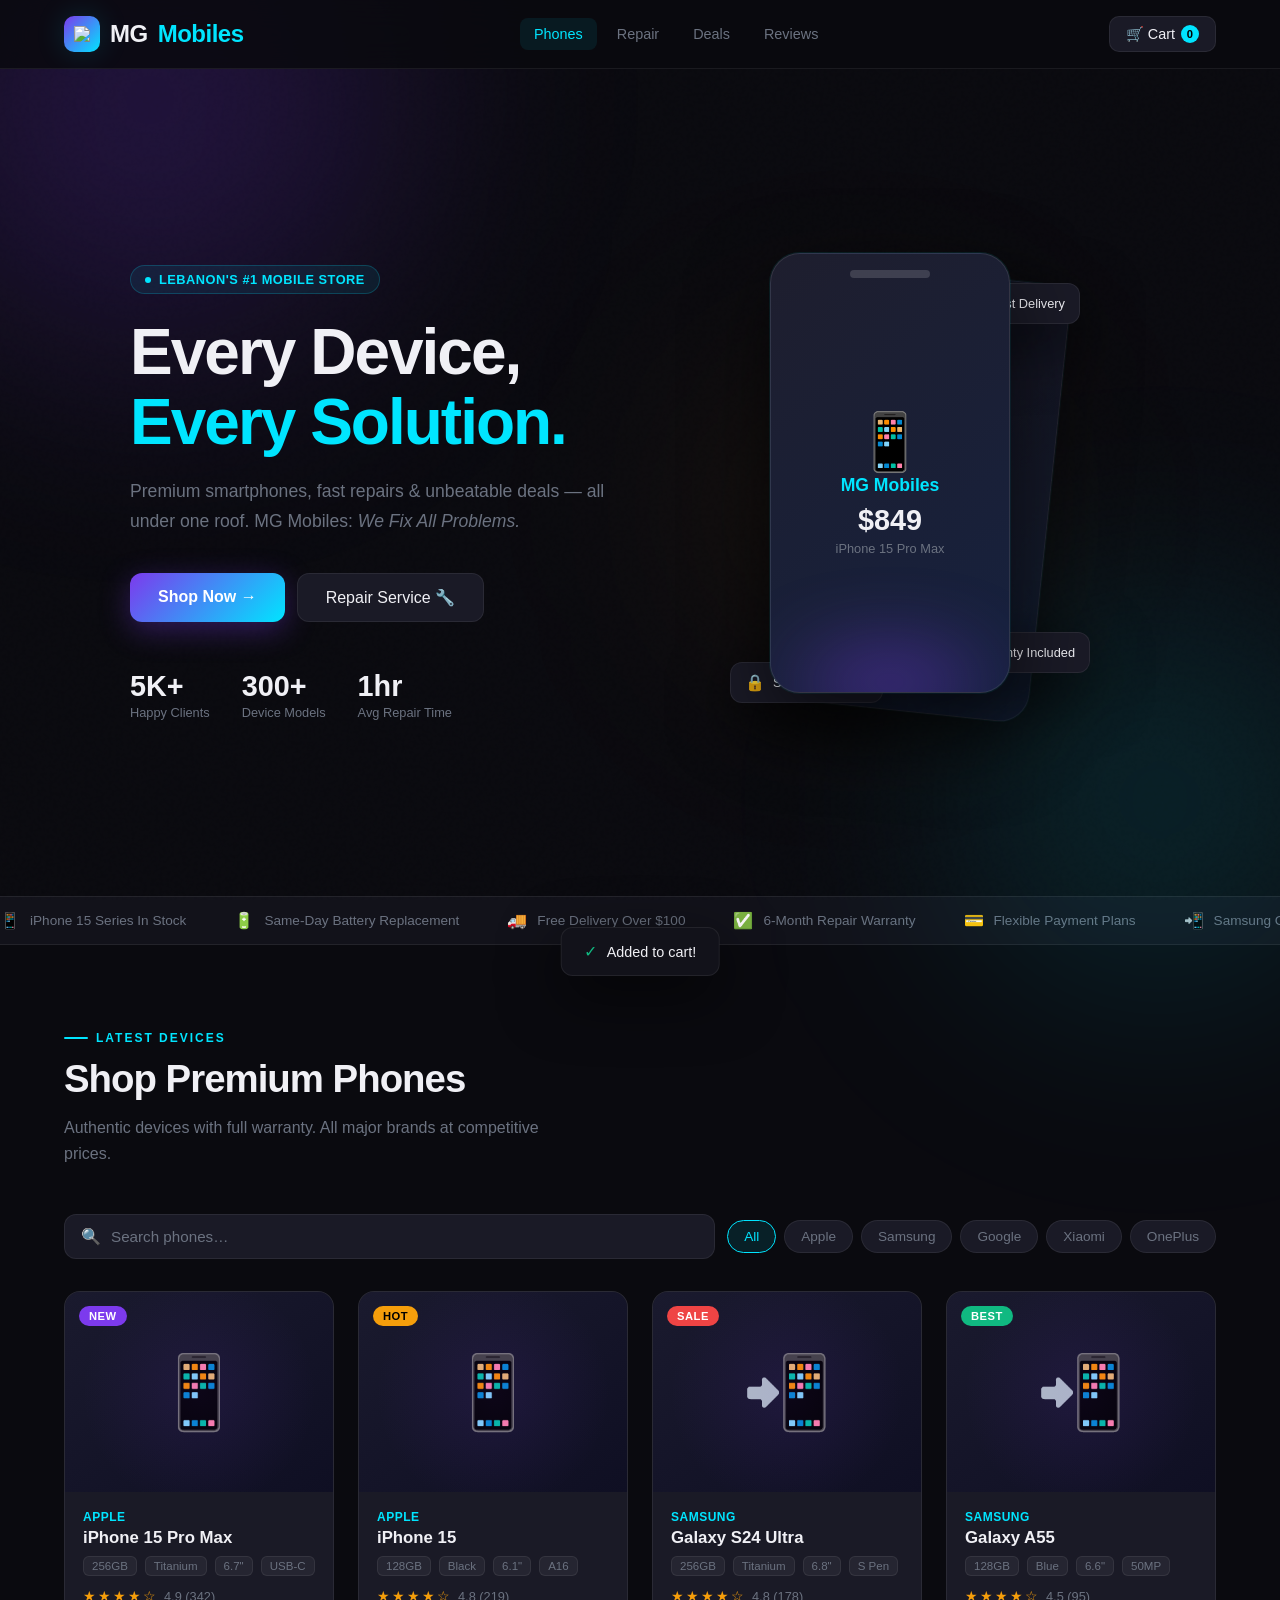
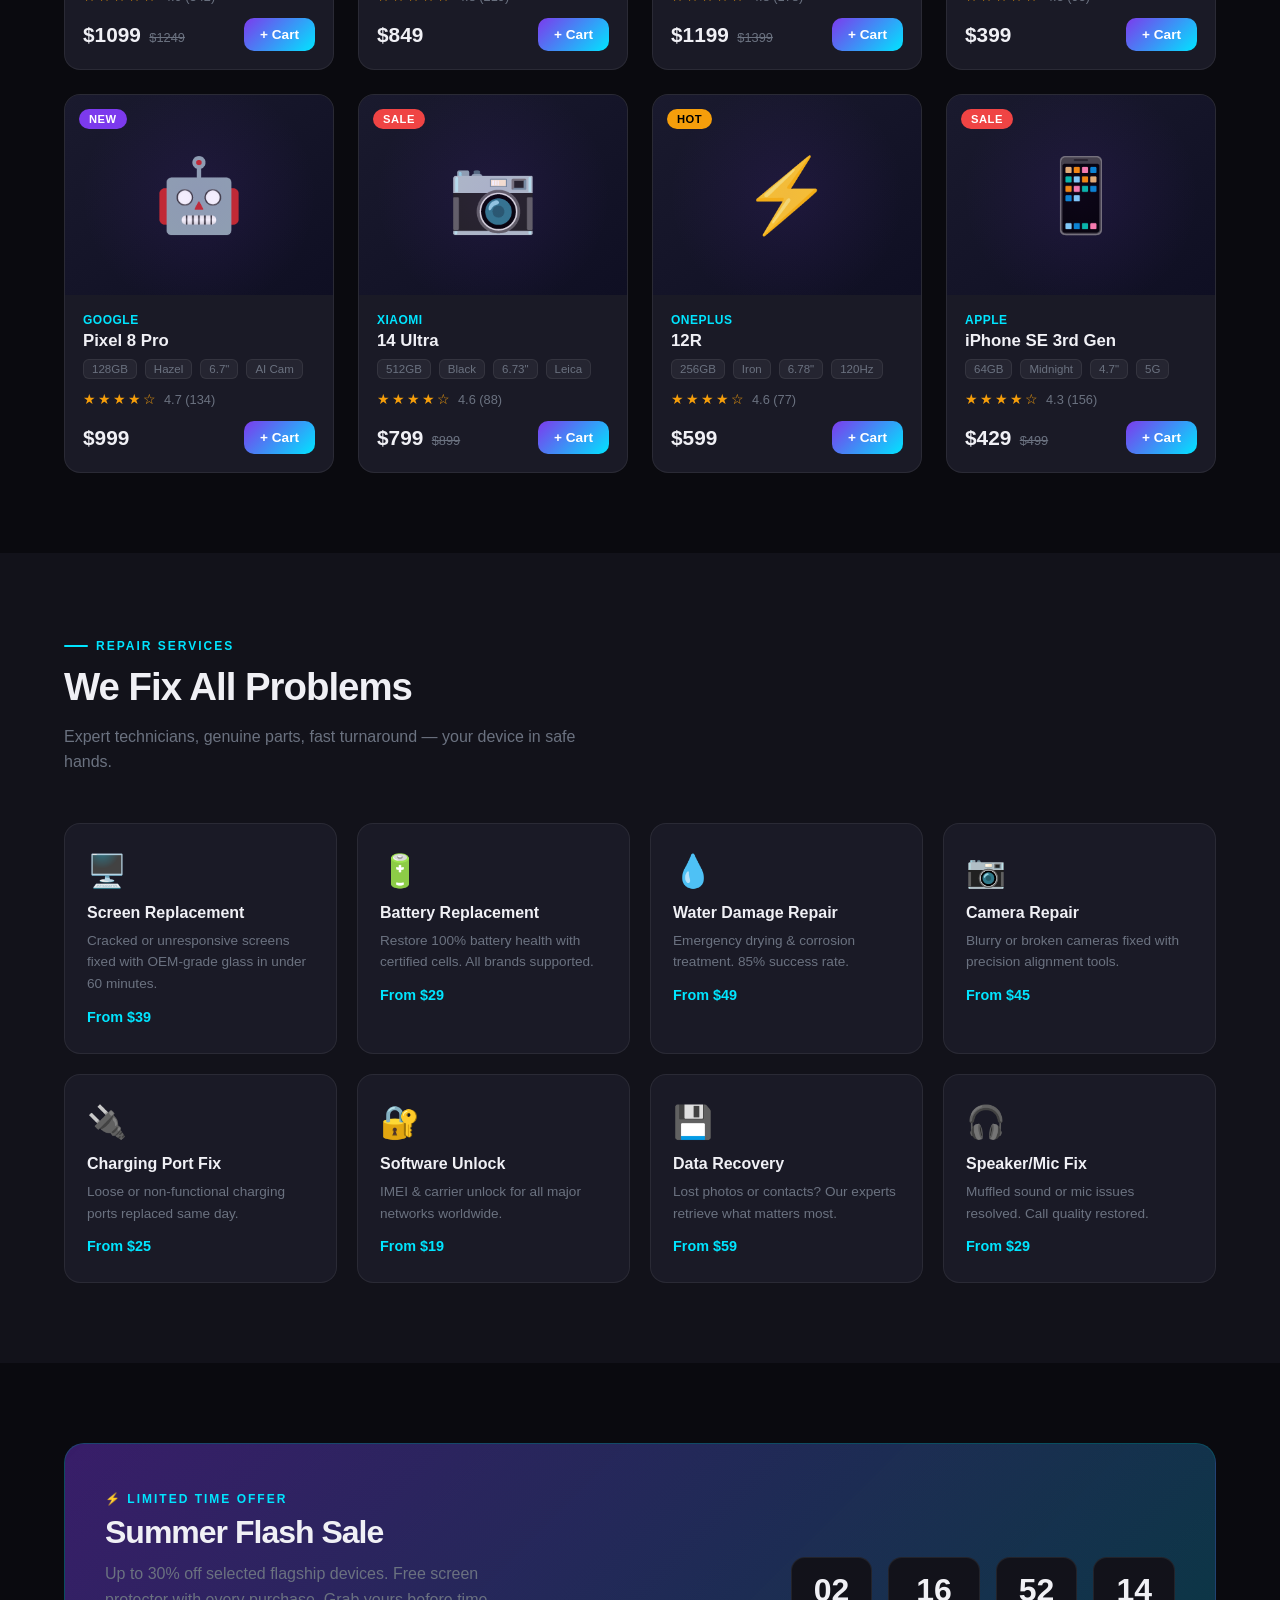
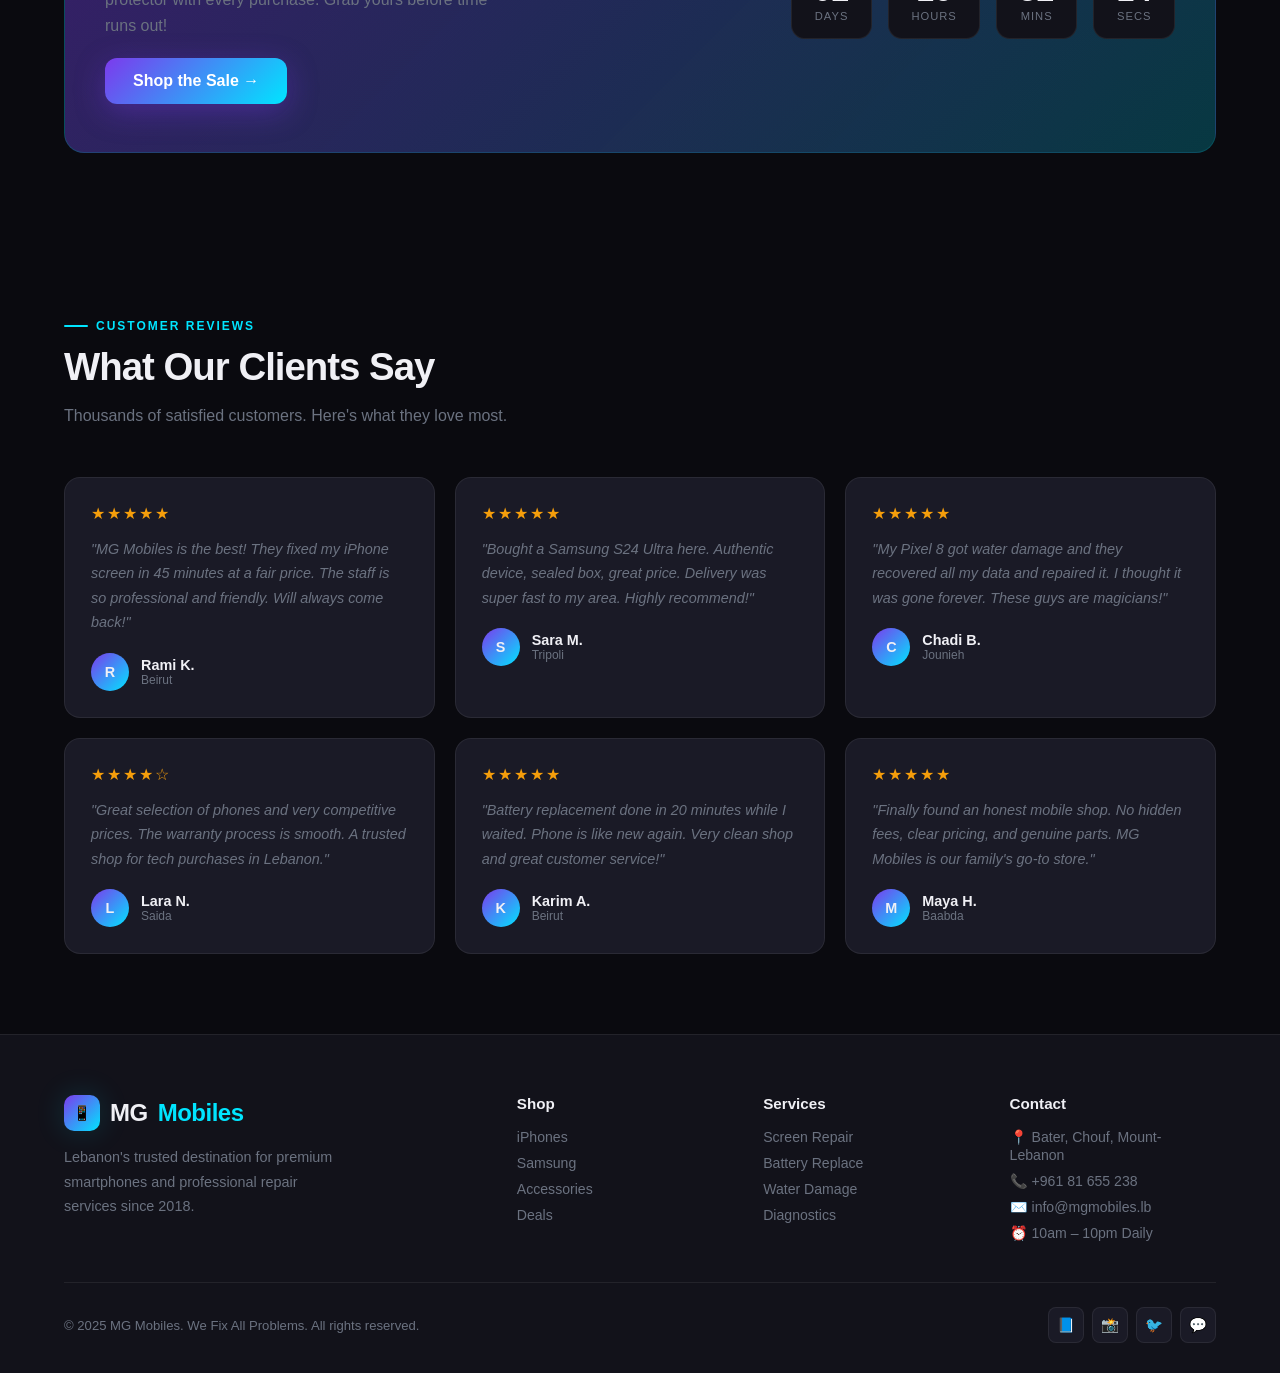
==== MGMobiles.html @ 8540c2f0 "Create MGMobiles.html" ====
<!DOCTYPE html>
<html lang="en">
<head>
<meta charset="UTF-8">
<meta name="viewport" content="width=device-width, initial-scale=1.0">
<title>MG Mobiles — We Fix All Problems</title>
<link rel="preconnect" href="https://fonts.googleapis.com">
<link rel="preconnect" href="https://fonts.gstatic.com" crossorigin>
<link href="https://fonts.googleapis.com/css2?family=Oswald:wght@200..700&display=swap" rel="stylesheet">
<style>
 /* ── TOKENS ─────────────────────────────── */
  :root {
    --bg:        #0a0a0f;
    --surface:   #12121a;
    --card:      #1a1a26;
    --border:    rgba(255,255,255,.07);
    --accent:    #00e5ff;
    --accent2:   #7c3aed;
    --gold:      #f59e0b;
    --text:      #f0f0f5;
    --muted:     #6b7280;
    --success:   #10b981;
    --danger:    #ef4444;
    --radius:    16px;
    --radius-sm: 10px;
    --shadow:    0 20px 60px rgba(0,0,0,.6);
    --glow:      0 0 30px rgba(0,229,255,.15);
  }

  /* ── RESET ───────────────────────────────── */
  *, *::before, *::after { box-sizing:border-box; margin:0; padding:0; }
  html { scroll-behavior:smooth; }
  body {
    font-family: 'DM Sans', sans-serif;
    background: var(--bg);
    color: var(--text);
    min-height: 100vh;
    overflow-x: hidden;
  }
  a { text-decoration:none; color:inherit; }
  button { cursor:pointer; border:none; outline:none; }
  img { max-width:100%; display:block; }

  /* ── SCROLLBAR ───────────────────────────── */
  ::-webkit-scrollbar { width:6px; }
  ::-webkit-scrollbar-track { background:var(--bg); }
  ::-webkit-scrollbar-thumb { background:var(--accent2); border-radius:99px; }

  /* ── NOISE OVERLAY ───────────────────────── */
  body::before {
    content:'';
    position:fixed; inset:0; z-index:0; pointer-events:none;
    background-image:url("data:image/svg+xml,%3Csvg viewBox='0 0 256 256' xmlns='http://www.w3.org/2000/svg'%3E%3Cfilter id='n'%3E%3CfeTurbulence type='fractalNoise' baseFrequency='0.9' numOctaves='4' stitchTiles='stitch'/%3E%3C/filter%3E%3Crect width='100%25' height='100%25' filter='url(%23n)' opacity='0.035'/%3E%3C/svg%3E");
    opacity:.4;
  }

  /* ── AMBIENT BLOBS ───────────────────────── */
  .blob {
    position:fixed; border-radius:50%; filter:blur(120px); pointer-events:none; z-index:0;
  }
  .blob-1 { width:500px; height:500px; background:rgba(124,58,237,.2); top:-150px; left:-100px; }
  .blob-2 { width:400px; height:400px; background:rgba(0,229,255,.12); bottom:-100px; right:-80px; }
  .blob-3 { width:300px; height:300px; background:rgba(245,158,11,.08); top:40%; left:55%; }

  /* ── LAYOUT ──────────────────────────────── */
  .container { max-width:1200px; margin:0 auto; padding:0 24px; position:relative; z-index:1; }

  /* ── NAVBAR ──────────────────────────────── */
  nav {
    position:sticky; top:0; z-index:100;
    background:rgba(10,10,15,.85);
    backdrop-filter:blur(20px);
    border-bottom:1px solid var(--border);
  }
  .nav-inner {
    display:flex; align-items:center; justify-content:space-between;
    padding:16px 24px; max-width:1200px; margin:0 auto;
  }
  .logo {
    font-family:'Syne',sans-serif; font-weight:800; font-size:1.5rem;
    display:flex; align-items:center; gap:10px;
    letter-spacing:-0.5px;
  }
  .logo-icon {
    width:36px; height:36px; background:linear-gradient(135deg,var(--accent2),var(--accent));
    border-radius:10px; display:flex; align-items:center; justify-content:center;
    font-size:.9rem; color:#fff; box-shadow:var(--glow);
  }
  .logo span.accent { color:var(--accent); }
  .nav-links { display:flex; gap:6px; }
  .nav-links a {
    font-size:.9rem; font-weight:500; padding:8px 14px;
    border-radius:8px; transition:all .2s; color:var(--muted);
  }
  .nav-links a:hover { background:var(--card); color:var(--text); }
  .nav-links a.active { color:var(--accent); background:rgba(0,229,255,.08); }
  .nav-actions { display:flex; align-items:center; gap:10px; }
  .cart-btn {
    background:var(--card); border:1px solid var(--border);
    color:var(--text); padding:8px 16px; border-radius:10px;
    font-size:.9rem; display:flex; align-items:center; gap:6px;
    transition:all .2s; font-family:'DM Sans',sans-serif;
  }
  .cart-btn:hover { border-color:var(--accent); color:var(--accent); }
  .cart-count {
    background:var(--accent); color:#000; font-size:.7rem; font-weight:700;
    width:18px; height:18px; border-radius:50%; display:flex;
    align-items:center; justify-content:center;
  }
  .mobile-menu-btn { display:none; background:none; color:var(--text); font-size:1.3rem; }

  /* ── HERO ────────────────────────────────── */
  .hero {
    min-height:calc(100vh - 73px);
    display:flex; align-items:center;
    padding:80px 0 60px;
    position:relative; overflow:hidden;
  }
  .hero-grid { display:grid; grid-template-columns:1fr 1fr; gap:60px; align-items:center; }
  .hero-badge {
    display:inline-flex; align-items:center; gap:8px;
    background:rgba(0,229,255,.08); border:1px solid rgba(0,229,255,.2);
    color:var(--accent); padding:6px 14px; border-radius:99px;
    font-size:.8rem; font-weight:600; letter-spacing:.5px; text-transform:uppercase;
    margin-bottom:24px; animation:fadeUp .6s ease both;
  }
  .badge-dot { width:6px; height:6px; border-radius:50%; background:var(--accent); animation:pulse 2s infinite; }
  @keyframes pulse { 0%,100%{opacity:1} 50%{opacity:.3} }

  .hero h1 {
    font-family:'Syne',sans-serif; font-size:clamp(2.8rem,5vw,5rem);
    font-weight:800; line-height:1.08; letter-spacing:-2px;
    margin-bottom:20px; animation:fadeUp .6s .1s ease both;
  }
  .hero h1 .line-accent { color:var(--accent); display:block; }
  .hero p {
    font-size:1.1rem; color:var(--muted); line-height:1.7; max-width:480px;
    margin-bottom:36px; font-weight:300; animation:fadeUp .6s .2s ease both;
  }
  .hero-cta { display:flex; gap:12px; flex-wrap:wrap; animation:fadeUp .6s .3s ease both; }
  .btn-primary {
    background:linear-gradient(135deg,var(--accent2),var(--accent));
    color:#fff; padding:14px 28px; border-radius:12px;
    font-size:1rem; font-weight:600; font-family:'DM Sans',sans-serif;
    box-shadow:0 8px 30px rgba(124,58,237,.35);
    transition:all .25s; display:flex; align-items:center; gap:8px;
  }
  .btn-primary:hover { transform:translateY(-2px); box-shadow:0 12px 40px rgba(124,58,237,.5); }
  .btn-secondary {
    background:var(--card); border:1px solid var(--border);
    color:var(--text); padding:14px 28px; border-radius:12px;
    font-size:1rem; font-weight:500; font-family:'DM Sans',sans-serif;
    transition:all .25s; display:flex; align-items:center; gap:8px;
  }
  .btn-secondary:hover { border-color:var(--accent); color:var(--accent); }

  .hero-stats { display:flex; gap:32px; margin-top:48px; animation:fadeUp .6s .4s ease both; }
  .stat { }
  .stat-num { font-family:'Syne',sans-serif; font-size:1.8rem; font-weight:800; color:var(--text); }
  .stat-label { font-size:.8rem; color:var(--muted); margin-top:2px; }

  /* PHONE MOCKUP */
  .hero-visual { display:flex; justify-content:center; position:relative; animation:fadeUp .6s .2s ease both; }
  .phone-stack { position:relative; width:280px; height:480px; }
  .phone-card {
    position:absolute; width:240px; height:440px;
    background:linear-gradient(145deg,#1e1e2e,#16213e);
    border:1px solid rgba(255,255,255,.1); border-radius:30px;
    box-shadow: 0 30px 80px rgba(0,0,0,.6), 0 0 0 1px rgba(0,229,255,.1);
    display:flex; flex-direction:column; align-items:center; justify-content:center; gap:10px;
    overflow:hidden;
  }
  .phone-card.back  { top:20px; right:0; transform:rotate(6deg); opacity:.6; }
  .phone-card.front { top:0; left:0; z-index:2; }
  .phone-notch { width:80px; height:8px; background:rgba(255,255,255,.15); border-radius:99px; position:absolute; top:16px; }
  .phone-screen-content { text-align:center; padding:40px 20px 20px; }
  .phone-brand { font-family:'Syne',sans-serif; font-size:1.1rem; font-weight:700; color:var(--accent); margin-bottom:8px; }
  .phone-price { font-size:1.8rem; font-weight:700; font-family:'Syne',sans-serif; }
  .phone-model { font-size:.8rem; color:var(--muted); margin-top:4px; }
  .phone-glow {
    position:absolute; bottom:-20px; left:50%; transform:translateX(-50%);
    width:180px; height:60px; background:var(--accent2);
    filter:blur(40px); border-radius:50%; opacity:.5;
  }
  .floating-tag {
    position:absolute; background:var(--card); border:1px solid var(--border);
    border-radius:12px; padding:10px 14px; display:flex; align-items:center; gap:8px;
    font-size:.8rem; box-shadow:var(--shadow); animation:float 3s ease-in-out infinite;
  }
  .tag-1 { top:30px; right:-30px; animation-delay:0s; }
  .tag-2 { bottom:60px; right:-40px; animation-delay:1.5s; }
  .tag-3 { bottom:30px; left:-40px; animation-delay:.8s; }
  .tag-icon { font-size:1rem; }
  @keyframes float { 0%,100%{transform:translateY(0)} 50%{transform:translateY(-8px)} }
  @keyframes fadeUp { from{opacity:0;transform:translateY(24px)} to{opacity:1;transform:translateY(0)} }

  /* ── MARQUEE STRIP ───────────────────────── */
  .marquee-strip {
    border-top:1px solid var(--border); border-bottom:1px solid var(--border);
    background:var(--surface); overflow:hidden; padding:14px 0;
  }
  .marquee-track { display:flex; gap:48px; animation:marquee 20s linear infinite; white-space:nowrap; }
  .marquee-track:hover { animation-play-state:paused; }
  @keyframes marquee { from{transform:translateX(0)} to{transform:translateX(-50%)} }
  .marquee-item { display:flex; align-items:center; gap:10px; font-size:.85rem; color:var(--muted); font-weight:500; }
  .marquee-item .icon { color:var(--accent); font-size:1rem; }

  /* ── SECTION LABELS ──────────────────────── */
  .section { padding:80px 0; }
  .section-label {
    display:inline-flex; align-items:center; gap:8px;
    font-size:.75rem; font-weight:700; letter-spacing:2px;
    text-transform:uppercase; color:var(--accent); margin-bottom:12px;
  }
  .section-label::before { content:''; width:24px; height:2px; background:var(--accent); border-radius:2px; }
  .section-title {
    font-family:'Syne',sans-serif; font-size:clamp(1.8rem,3vw,2.8rem);
    font-weight:800; letter-spacing:-1px; line-height:1.15; margin-bottom:14px;
  }
  .section-sub { color:var(--muted); font-size:1rem; max-width:520px; line-height:1.6; }
  .section-header { margin-bottom:48px; }

  /* ── SEARCH & FILTER ─────────────────────── */
  .search-bar-wrap { margin-bottom:32px; display:flex; gap:12px; flex-wrap:wrap; align-items:center; }
  .search-box {
    flex:1; min-width:240px; background:var(--card); border:1px solid var(--border);
    border-radius:12px; display:flex; align-items:center; gap:10px;
    padding:0 16px; transition:border-color .2s;
  }
  .search-box:focus-within { border-color:var(--accent); box-shadow:0 0 0 3px rgba(0,229,255,.08); }
  .search-box input {
    flex:1; background:none; border:none; outline:none; color:var(--text);
    font-family:'DM Sans',sans-serif; font-size:.95rem; padding:13px 0;
  }
  .search-box input::placeholder { color:var(--muted); }
  .search-icon { color:var(--muted); }
  .filter-chips { display:flex; gap:8px; flex-wrap:wrap; }
  .chip {
    background:var(--card); border:1px solid var(--border);
    color:var(--muted); padding:8px 16px; border-radius:99px;
    font-size:.85rem; font-weight:500; cursor:pointer; transition:all .2s;
    font-family:'DM Sans',sans-serif;
  }
  .chip:hover, .chip.active { background:rgba(0,229,255,.1); border-color:var(--accent); color:var(--accent); }

  /* ── PRODUCT GRID ────────────────────────── */
  .products-grid {
    display:grid; grid-template-columns:repeat(auto-fill,minmax(260px,1fr));
    gap:24px;
  }
  .product-card {
    background:var(--card); border:1px solid var(--border);
    border-radius:var(--radius); overflow:hidden;
    transition:transform .3s, border-color .3s, box-shadow .3s;
    cursor:pointer; position:relative;
  }
  .product-card:hover { transform:translateY(-6px); border-color:rgba(0,229,255,.3); box-shadow:0 20px 50px rgba(0,0,0,.4),0 0 0 1px rgba(0,229,255,.1); }
  .product-badge {
    position:absolute; top:14px; left:14px; z-index:2;
    font-size:.7rem; font-weight:700; letter-spacing:.5px; text-transform:uppercase;
    padding:4px 10px; border-radius:99px;
  }
  .badge-new  { background:var(--accent2); color:#fff; }
  .badge-hot  { background:var(--gold); color:#000; }
  .badge-sale { background:var(--danger); color:#fff; }
  .badge-best { background:var(--success); color:#fff; }

  .product-img {
    height:200px; background:linear-gradient(145deg,#1a1a2e,#0f0f23);
    display:flex; align-items:center; justify-content:center;
    font-size:4rem; position:relative; overflow:hidden;
  }
  .product-img::after {
    content:''; position:absolute; inset:0;
    background:radial-gradient(circle at center, rgba(124,58,237,.1), transparent 70%);
  }
  .product-img .emoji-phone { transition:transform .3s; }
  .product-card:hover .emoji-phone { transform:scale(1.1) rotate(-3deg); }

  .product-info { padding:18px; }
  .product-brand { font-size:.75rem; color:var(--accent); font-weight:600; text-transform:uppercase; letter-spacing:.5px; margin-bottom:4px; }
  .product-name { font-family:'Syne',sans-serif; font-size:1.05rem; font-weight:700; margin-bottom:8px; }
  .product-specs { display:flex; gap:8px; flex-wrap:wrap; margin-bottom:12px; }
  .spec-tag {
    background:rgba(255,255,255,.05); border:1px solid var(--border);
    font-size:.72rem; color:var(--muted); padding:3px 8px; border-radius:6px;
  }
  .product-rating { display:flex; align-items:center; gap:6px; margin-bottom:14px; }
  .stars { color:var(--gold); font-size:.85rem; letter-spacing:2px; }
  .rating-count { font-size:.8rem; color:var(--muted); }
  .product-footer { display:flex; align-items:center; justify-content:space-between; gap:10px; }
  .product-price { font-family:'Syne',sans-serif; font-size:1.3rem; font-weight:800; }
  .price-old { font-size:.8rem; color:var(--muted); text-decoration:line-through; margin-left:4px; font-family:'DM Sans',sans-serif; font-weight:400; }
  .add-cart-btn {
    background:linear-gradient(135deg,var(--accent2),var(--accent));
    color:#fff; padding:9px 16px; border-radius:10px;
    font-size:.85rem; font-weight:600; font-family:'DM Sans',sans-serif;
    transition:all .2s; display:flex; align-items:center; gap:6px;
    white-space:nowrap;
  }
  .add-cart-btn:hover { transform:scale(1.04); box-shadow:0 6px 20px rgba(124,58,237,.4); }
  .add-cart-btn.added { background:var(--success); }

  /* ── SERVICES SECTION ────────────────────── */
  .services-grid { display:grid; grid-template-columns:repeat(auto-fill,minmax(220px,1fr)); gap:20px; }
  .service-card {
    background:var(--card); border:1px solid var(--border);
    border-radius:var(--radius); padding:28px 22px;
    transition:all .3s; position:relative; overflow:hidden;
  }
  .service-card:hover { border-color:rgba(124,58,237,.4); transform:translateY(-4px); }
  .service-card::before {
    content:''; position:absolute; top:0; left:0; right:0; height:2px;
    background:linear-gradient(90deg,var(--accent2),var(--accent));
    transform:scaleX(0); transform-origin:left; transition:transform .3s;
  }
  .service-card:hover::before { transform:scaleX(1); }
  .service-icon { font-size:2rem; margin-bottom:14px; }
  .service-title { font-family:'Syne',sans-serif; font-size:1rem; font-weight:700; margin-bottom:8px; }
  .service-desc { font-size:.85rem; color:var(--muted); line-height:1.6; }
  .service-price { margin-top:14px; font-size:.9rem; font-weight:600; color:var(--accent); }

  /* ── PROMO BANNER ────────────────────────── */
  .promo-banner {
    background:linear-gradient(135deg,rgba(124,58,237,.3),rgba(0,229,255,.15));
    border:1px solid rgba(0,229,255,.2); border-radius:20px;
    padding:48px 40px; display:flex; align-items:center; justify-content:space-between;
    gap:24px; flex-wrap:wrap; position:relative; overflow:hidden;
  }
  .promo-banner::before {
    content:''; position:absolute; inset:-1px;
    background:linear-gradient(135deg,rgba(124,58,237,.15),rgba(0,229,255,.08));
    border-radius:20px; z-index:0;
  }
  .promo-banner > * { position:relative; z-index:1; }
  .promo-text .promo-kicker { font-size:.75rem; font-weight:700; text-transform:uppercase; letter-spacing:2px; color:var(--accent); margin-bottom:8px; }
  .promo-text h2 { font-family:'Syne',sans-serif; font-size:2rem; font-weight:800; letter-spacing:-1px; margin-bottom:10px; }
  .promo-text p { color:var(--muted); max-width:400px; line-height:1.6; }
  .countdown { display:flex; gap:16px; }
  .count-box { background:var(--surface); border:1px solid var(--border); border-radius:14px; padding:16px 22px; text-align:center; min-width:72px; }
  .count-num { font-family:'Syne',sans-serif; font-size:2rem; font-weight:800; line-height:1; }
  .count-label { font-size:.7rem; color:var(--muted); text-transform:uppercase; letter-spacing:1px; margin-top:4px; }

  /* ── TESTIMONIALS ────────────────────────── */
  .testimonials-grid { display:grid; grid-template-columns:repeat(auto-fill,minmax(300px,1fr)); gap:20px; }
  .testimonial-card {
    background:var(--card); border:1px solid var(--border);
    border-radius:var(--radius); padding:26px;
    transition:all .3s;
  }
  .testimonial-card:hover { border-color:rgba(0,229,255,.2); }
  .t-stars { color:var(--gold); font-size:1rem; margin-bottom:14px; letter-spacing:2px; }
  .t-text { font-size:.9rem; color:var(--muted); line-height:1.7; font-style:italic; margin-bottom:18px; }
  .t-author { display:flex; align-items:center; gap:12px; }
  .t-avatar { width:38px; height:38px; border-radius:50%; background:linear-gradient(135deg,var(--accent2),var(--accent)); display:flex; align-items:center; justify-content:center; font-weight:700; font-size:.9rem; }
  .t-name { font-weight:600; font-size:.9rem; }
  .t-role { font-size:.75rem; color:var(--muted); }

  /* ── CART SIDEBAR ────────────────────────── */
  .cart-overlay {
    position:fixed; inset:0; background:rgba(0,0,0,.7); z-index:200;
    opacity:0; pointer-events:none; transition:opacity .3s; backdrop-filter:blur(4px);
  }
  .cart-overlay.open { opacity:1; pointer-events:all; }
  .cart-sidebar {
    position:fixed; top:0; right:-420px; width:380px; max-width:100vw;
    height:100vh; background:var(--surface); border-left:1px solid var(--border);
    z-index:201; transition:right .35s cubic-bezier(.25,.8,.25,1);
    display:flex; flex-direction:column;
  }
  .cart-sidebar.open { right:0; }
  .cart-header {
    padding:22px 24px; border-bottom:1px solid var(--border);
    display:flex; align-items:center; justify-content:space-between;
  }
  .cart-header h3 { font-family:'Syne',sans-serif; font-size:1.2rem; font-weight:700; }
  .close-cart { background:var(--card); border:1px solid var(--border); color:var(--text); width:36px; height:36px; border-radius:8px; font-size:1.1rem; display:flex; align-items:center; justify-content:center; transition:all .2s; }
  .close-cart:hover { border-color:var(--danger); color:var(--danger); }
  .cart-items { flex:1; overflow-y:auto; padding:16px 24px; }
  .cart-item { display:flex; gap:14px; padding:14px 0; border-bottom:1px solid var(--border); }
  .cart-item-img { width:56px; height:56px; background:var(--card); border-radius:10px; display:flex; align-items:center; justify-content:center; font-size:1.6rem; flex-shrink:0; border:1px solid var(--border); }
  .cart-item-info { flex:1; }
  .cart-item-name { font-weight:600; font-size:.9rem; margin-bottom:4px; }
  .cart-item-price { color:var(--accent); font-weight:700; font-size:.9rem; }
  .cart-item-qty { display:flex; align-items:center; gap:8px; margin-top:8px; }
  .qty-btn { background:var(--card); border:1px solid var(--border); color:var(--text); width:26px; height:26px; border-radius:6px; font-size:.9rem; display:flex; align-items:center; justify-content:center; transition:all .2s; }
  .qty-btn:hover { border-color:var(--accent); color:var(--accent); }
  .qty-num { font-size:.9rem; font-weight:600; min-width:20px; text-align:center; }
  .remove-item { background:none; color:var(--muted); font-size:.85rem; margin-left:auto; transition:color .2s; }
  .remove-item:hover { color:var(--danger); }
  .cart-footer { padding:20px 24px; border-top:1px solid var(--border); }
  .cart-total { display:flex; justify-content:space-between; align-items:center; margin-bottom:16px; }
  .cart-total-label { font-size:.95rem; color:var(--muted); }
  .cart-total-price { font-family:'Syne',sans-serif; font-size:1.4rem; font-weight:800; }
  .checkout-btn {
    width:100%; background:linear-gradient(135deg,var(--accent2),var(--accent));
    color:#fff; padding:15px; border-radius:12px;
    font-size:1rem; font-weight:700; font-family:'DM Sans',sans-serif;
    box-shadow:0 8px 30px rgba(124,58,237,.35); transition:all .25s;
  }
  .checkout-btn:hover { transform:translateY(-2px); box-shadow:0 12px 40px rgba(124,58,237,.5); }
  .empty-cart { flex:1; display:flex; flex-direction:column; align-items:center; justify-content:center; gap:12px; color:var(--muted); padding:40px; text-align:center; }
  .empty-cart .big-icon { font-size:3rem; }

  /* ── TOAST ───────────────────────────────── */
  .toast {
    position:fixed; bottom:24px; left:50%; transform:translateX(-50%) translateY(100px);
    background:var(--surface); border:1px solid var(--border);
    border-radius:12px; padding:14px 22px;
    display:flex; align-items:center; gap:10px;
    box-shadow:var(--shadow); z-index:300; transition:transform .4s cubic-bezier(.25,.8,.25,1);
    font-size:.9rem; font-weight:500;
  }
  .toast.show { transform:translateX(-50%) translateY(0); }
  .toast-icon { color:var(--success); font-size:1rem; }

  /* ── FOOTER ──────────────────────────────── */
  footer {
    background:var(--surface); border-top:1px solid var(--border);
    padding:60px 0 30px; position:relative; z-index:1;
  }
  .footer-grid { display:grid; grid-template-columns:2fr 1fr 1fr 1fr; gap:40px; margin-bottom:40px; }
  .footer-brand .logo { margin-bottom:14px; }
  .footer-desc { font-size:.9rem; color:var(--muted); line-height:1.7; max-width:280px; }
  .footer-col h4 { font-family:'Syne',sans-serif; font-weight:700; font-size:.95rem; margin-bottom:16px; }
  .footer-col ul { list-style:none; display:flex; flex-direction:column; gap:8px; }
  .footer-col ul li a { font-size:.88rem; color:var(--muted); transition:color .2s; }
  .footer-col ul li a:hover { color:var(--accent); }
  .footer-bottom { border-top:1px solid var(--border); padding-top:24px; display:flex; align-items:center; justify-content:space-between; flex-wrap:wrap; gap:12px; }
  .footer-copy { font-size:.82rem; color:var(--muted); }
  .social-links { display:flex; gap:8px; }
  .social-link {
    width:36px; height:36px; background:var(--card); border:1px solid var(--border);
    border-radius:8px; display:flex; align-items:center; justify-content:center;
    font-size:.9rem; color:var(--muted); transition:all .2s;
  }
  .social-link:hover { border-color:var(--accent); color:var(--accent); }

  /* ── MODAL ───────────────────────────────── */
  .modal-overlay {
    position:fixed; inset:0; background:rgba(0,0,0,.8); z-index:300;
    display:flex; align-items:center; justify-content:center; padding:24px;
    opacity:0; pointer-events:none; transition:opacity .3s; backdrop-filter:blur(6px);
  }
  .modal-overlay.open { opacity:1; pointer-events:all; }
  .modal {
    background:var(--surface); border:1px solid var(--border);
    border-radius:20px; padding:32px; max-width:520px; width:100%;
    box-shadow:var(--shadow); transform:scale(.96); transition:transform .3s;
    max-height:90vh; overflow-y:auto;
  }
  .modal-overlay.open .modal { transform:scale(1); }
  .modal-header { display:flex; justify-content:space-between; align-items:flex-start; margin-bottom:24px; }
  .modal-header h3 { font-family:'Syne',sans-serif; font-size:1.4rem; font-weight:800; }
  .modal-img { height:180px; background:linear-gradient(145deg,#1a1a2e,#0f0f23); border-radius:14px; display:flex; align-items:center; justify-content:center; font-size:5rem; margin-bottom:20px; }
  .modal-specs { display:grid; grid-template-columns:1fr 1fr; gap:10px; margin-bottom:20px; }
  .modal-spec { background:var(--card); border:1px solid var(--border); border-radius:10px; padding:12px; }
  .modal-spec-label { font-size:.72rem; color:var(--muted); text-transform:uppercase; letter-spacing:.5px; }
  .modal-spec-value { font-size:.92rem; font-weight:600; margin-top:3px; }
  .modal-price { font-family:'Syne',sans-serif; font-size:2rem; font-weight:800; margin-bottom:20px; }
  .modal-add-btn {
    width:100%; background:linear-gradient(135deg,var(--accent2),var(--accent));
    color:#fff; padding:15px; border-radius:12px;
    font-size:1rem; font-weight:700; font-family:'DM Sans',sans-serif;
    transition:all .25s;
  }
  .modal-add-btn:hover { transform:translateY(-2px); box-shadow:0 12px 40px rgba(124,58,237,.5); }

  /* ── BACK TO TOP ─────────────────────────── */
  .back-top {
    position:fixed; bottom:24px; right:24px; z-index:100;
    width:44px; height:44px; background:var(--card);
    border:1px solid var(--border); border-radius:12px;
    display:flex; align-items:center; justify-content:center;
    color:var(--muted); font-size:1rem; transition:all .25s;
    opacity:0; pointer-events:none;
  }
  .back-top.visible { opacity:1; pointer-events:all; }
  .back-top:hover { border-color:var(--accent); color:var(--accent); }

  /* ── RESPONSIVE ──────────────────────────── */
  @media(max-width:900px) {
    .hero-grid { grid-template-columns:1fr; text-align:center; }
    .hero p { margin:0 auto 36px; }
    .hero-cta { justify-content:center; }
    .hero-stats { justify-content:center; }
    .hero-visual { display:none; }
    .footer-grid { grid-template-columns:1fr 1fr; }
    .nav-links { display:none; }
    .mobile-menu-btn { display:block; }
  }
  @media(max-width:600px) {
    .footer-grid { grid-template-columns:1fr; }
    .promo-banner { flex-direction:column; }
    .countdown { flex-wrap:wrap; }
    .modal-specs { grid-template-columns:1fr; }
  }
</style>
</head>
<body>

<!-- AMBIENT -->
<div class="blob blob-1"></div>
<div class="blob blob-2"></div>
<div class="blob blob-3"></div>

<!-- TOAST -->
<div class="toast" id="toast">
  <span class="toast-icon">✓</span>
  <span id="toast-msg">Added to cart!</span>
</div>

<!-- CART OVERLAY -->
<div class="cart-overlay" id="cartOverlay" onclick="toggleCart()"></div>

<!-- CART SIDEBAR -->
<div class="cart-sidebar" id="cartSidebar">
  <div class="cart-header">
    <h3>🛒 Your Cart</h3>
    <button class="close-cart" onclick="toggleCart()">✕</button>
  </div>
  <div class="cart-items" id="cartItems"></div>
  <div class="cart-footer" id="cartFooter" style="display:none">
    <div class="cart-total">
      <span class="cart-total-label">Total</span>
      <span class="cart-total-price" id="cartTotal">$0</span>
    </div>
    <button class="checkout-btn" onclick="checkout()">Checkout →</button>
  </div>
</div>

<!-- PRODUCT MODAL -->
<div class="modal-overlay" id="modalOverlay" onclick="closeModal(event)">
  <div class="modal" id="productModal">
    <div class="modal-header">
      <h3 id="modal-name">Phone Name</h3>
      <button style="background:none;color:var(--muted);font-size:1.2rem;" onclick="closeModal()">✕</button>
    </div>
    <div class="modal-img" id="modal-img"></div>
    <div class="modal-specs" id="modal-specs"></div>
    <div class="modal-price" id="modal-price"></div>
    <button class="modal-add-btn" id="modal-add-btn">Add to Cart</button>
  </div>
</div>

<!-- NAV -->
<nav>
  <div class="nav-inner">
    <div class="logo">
      <div class="logo-icon"><img src="https://uploads.onecompiler.io/44dbqa2sw/44hfrqvew/MG%20logo%20copy.png" /></div>
      MG <span class="accent">Mobiles</span>
    </div>
    <div class="nav-links">
      <a href="#products" class="active">Phones</a>
      <a href="#services">Repair</a>
      <a href="#promo">Deals</a>
      <a href="#reviews">Reviews</a>
    </div>
    <div class="nav-actions">
      <button class="cart-btn" onclick="toggleCart()">
        🛒 Cart
        <span class="cart-count" id="cartCount">0</span>
      </button>
      <button class="mobile-menu-btn" onclick="scrollTo('#products')">☰</button>
    </div>
  </div>
</nav>

<!-- HERO -->
<section class="hero">
  <div class="container">
    <div class="hero-grid">
      <div class="hero-text">
        <div class="hero-badge"><span class="badge-dot"></span> Lebanon's #1 Mobile Store</div>
        <h1>
          Every Device,<br>
          <span class="line-accent">Every Solution.</span>
        </h1>
        <p>Premium smartphones, fast repairs & unbeatable deals — all under one roof. MG Mobiles: <em>We Fix All Problems.</em></p>
        <div class="hero-cta">
          <a href="#products" class="btn-primary">Shop Now →</a>
          <a href="#services" class="btn-secondary">Repair Service 🔧</a>
        </div>
        <div class="hero-stats">
          <div class="stat">
            <div class="stat-num">5K+</div>
            <div class="stat-label">Happy Clients</div>
          </div>
          <div class="stat">
            <div class="stat-num">300+</div>
            <div class="stat-label">Device Models</div>
          </div>
          <div class="stat">
            <div class="stat-num">1hr</div>
            <div class="stat-label">Avg Repair Time</div>
          </div>
        </div>
      </div>
      <div class="hero-visual">
        <div class="phone-stack">
          <div class="phone-card back"></div>
          <div class="phone-card front">
            <div class="phone-notch"></div>
            <div class="phone-screen-content">
              <div style="font-size:3.5rem">📱</div>
              <div class="phone-brand">MG Mobiles</div>
              <div class="phone-price">$849</div>
              <div class="phone-model">iPhone 15 Pro Max</div>
            </div>
            <div class="phone-glow"></div>
          </div>
          <div class="floating-tag tag-1">
            <span class="tag-icon">⚡</span>
            <span>Fast Delivery</span>
          </div>
          <div class="floating-tag tag-2">
            <span class="tag-icon">✅</span>
            <span>Warranty Included</span>
          </div>
          <div class="floating-tag tag-3">
            <span class="tag-icon">🔒</span>
            <span>Secure Payment</span>
          </div>
        </div>
      </div>
    </div>
  </div>
</section>

<!-- MARQUEE -->
<div class="marquee-strip">
  <div class="marquee-track" id="marqueeTrack"></div>
</div>

<!-- PRODUCTS -->
<section class="section" id="products">
  <div class="container">
    <div class="section-header">
      <div class="section-label">Latest Devices</div>
      <h2 class="section-title">Shop Premium Phones</h2>
      <p class="section-sub">Authentic devices with full warranty. All major brands at competitive prices.</p>
    </div>

    <div class="search-bar-wrap">
      <div class="search-box">
        <span class="search-icon">🔍</span>
        <input type="text" id="searchInput" placeholder="Search phones…" oninput="filterProducts()">
      </div>
      <div class="filter-chips" id="filterChips"></div>
    </div>

    <div class="products-grid" id="productsGrid"></div>
  </div>
</section>

<!-- SERVICES -->
<section class="section" id="services" style="background:var(--surface)">
  <div class="container">
    <div class="section-header">
      <div class="section-label">Repair Services</div>
      <h2 class="section-title">We Fix All Problems</h2>
      <p class="section-sub">Expert technicians, genuine parts, fast turnaround — your device in safe hands.</p>
    </div>
    <div class="services-grid" id="servicesGrid"></div>
  </div>
</section>

<!-- PROMO -->
<section class="section" id="promo">
  <div class="container">
    <div class="promo-banner">
      <div class="promo-text">
        <div class="promo-kicker">⚡ Limited Time Offer</div>
        <h2>Summer Flash Sale</h2>
        <p>Up to 30% off selected flagship devices. Free screen protector with every purchase. Grab yours before time runs out!</p>
        <a href="#products" class="btn-primary" style="margin-top:20px;display:inline-flex">Shop the Sale →</a>
      </div>
      <div class="countdown" id="countdown"></div>
    </div>
  </div>
</section>

<!-- REVIEWS -->
<section class="section" id="reviews">
  <div class="container">
    <div class="section-header">
      <div class="section-label">Customer Reviews</div>
      <h2 class="section-title">What Our Clients Say</h2>
      <p class="section-sub">Thousands of satisfied customers. Here's what they love most.</p>
    </div>
    <div class="testimonials-grid" id="reviewsGrid"></div>
  </div>
</section>

<!-- FOOTER -->
<footer>
  <div class="container">
    <div class="footer-grid">
      <div class="footer-brand">
        <div class="logo">
          <div class="logo-icon">📱</div>
          MG <span class="accent">Mobiles</span>
        </div>
        <p class="footer-desc">Lebanon's trusted destination for premium smartphones and professional repair services since 2018.</p>
      </div>
      <div class="footer-col">
        <h4>Shop</h4>
        <ul>
          <li><a href="#">iPhones</a></li>
          <li><a href="#">Samsung</a></li>
          <li><a href="#">Accessories</a></li>
          <li><a href="#">Deals</a></li>
        </ul>
      </div>
      <div class="footer-col">
        <h4>Services</h4>
        <ul>
          <li><a href="#">Screen Repair</a></li>
          <li><a href="#">Battery Replace</a></li>
          <li><a href="#">Water Damage</a></li>
          <li><a href="#">Diagnostics</a></li>
        </ul>
      </div>
      <div class="footer-col">
        <h4>Contact</h4>
        <ul>
          <li><a href="#">📍 Bater, Chouf, Mount-Lebanon</a></li>
          <li><a href="#">📞 +961 81 655 238</a></li>
          <li><a href="#">✉️ info@mgmobiles.lb</a></li>
          <li><a href="#">⏰ 10am – 10pm Daily</a></li>
        </ul>
      </div>
    </div>
    <div class="footer-bottom">
      <span class="footer-copy">© 2025 MG Mobiles. We Fix All Problems. All rights reserved.</span>
      <div class="social-links">
        <a href="#" class="social-link">📘</a>
        <a href="#" class="social-link">📸</a>
        <a href="#" class="social-link">🐦</a>
        <a href="#" class="social-link">💬</a>
      </div>
    </div>
  </div>
</footer>

<button class="back-top" id="backTop" onclick="window.scrollTo({top:0,behavior:'smooth'})">↑</button>

<script>
// ── DATA ────────────────────────────────────────────
const products = [
  { id:1, brand:'Apple', name:'iPhone 15 Pro Max', emoji:'📱', price:1099, oldPrice:1249, specs:['256GB','Titanium','6.7"','USB-C'], rating:4.9, reviews:342, badge:'new',  category:'Apple' },
  { id:2, brand:'Apple', name:'iPhone 15',         emoji:'📱', price:849,  oldPrice:null, specs:['128GB','Black','6.1"','A16'], rating:4.8, reviews:219, badge:'hot',  category:'Apple' },
  { id:3, brand:'Samsung', name:'Galaxy S24 Ultra',emoji:'📲', price:1199, oldPrice:1399, specs:['256GB','Titanium','6.8"','S Pen'], rating:4.8, reviews:178, badge:'sale', category:'Samsung' },
  { id:4, brand:'Samsung', name:'Galaxy A55',      emoji:'📲', price:399,  oldPrice:null, specs:['128GB','Blue','6.6"','50MP'], rating:4.5, reviews:95,  badge:'best', category:'Samsung' },
  { id:5, brand:'Google', name:'Pixel 8 Pro',      emoji:'🤖', price:999,  oldPrice:null, specs:['128GB','Hazel','6.7"','AI Cam'], rating:4.7, reviews:134, badge:'new',  category:'Google' },
  { id:6, brand:'Xiaomi', name:'14 Ultra',         emoji:'📷', price:799,  oldPrice:899,  specs:['512GB','Black','6.73"','Leica'], rating:4.6, reviews:88,  badge:'sale', category:'Xiaomi' },
  { id:7, brand:'OnePlus', name:'12R',             emoji:'⚡', price:599,  oldPrice:null, specs:['256GB','Iron','6.78"','120Hz'], rating:4.6, reviews:77,  badge:'hot',  category:'OnePlus' },
  { id:8, brand:'Apple', name:'iPhone SE 3rd Gen', emoji:'📱', price:429,  oldPrice:499,  specs:['64GB','Midnight','4.7"','5G'], rating:4.3, reviews:156, badge:'sale', category:'Apple' },
];

const services = [
  { icon:'🖥️', title:'Screen Replacement', desc:'Cracked or unresponsive screens fixed with OEM-grade glass in under 60 minutes.', price:'From $39' },
  { icon:'🔋', title:'Battery Replacement', desc:'Restore 100% battery health with certified cells. All brands supported.', price:'From $29' },
  { icon:'💧', title:'Water Damage Repair', desc:'Emergency drying & corrosion treatment. 85% success rate.', price:'From $49' },
  { icon:'📷', title:'Camera Repair', desc:'Blurry or broken cameras fixed with precision alignment tools.', price:'From $45' },
  { icon:'🔌', title:'Charging Port Fix', desc:'Loose or non-functional charging ports replaced same day.', price:'From $25' },
  { icon:'🔐', title:'Software Unlock', desc:'IMEI & carrier unlock for all major networks worldwide.', price:'From $19' },
  { icon:'💾', title:'Data Recovery', desc:'Lost photos or contacts? Our experts retrieve what matters most.', price:'From $59' },
  { icon:'🎧', title:'Speaker/Mic Fix', desc:'Muffled sound or mic issues resolved. Call quality restored.', price:'From $29' },
];

const testimonials = [
  { stars:'★★★★★', text:'MG Mobiles is the best! They fixed my iPhone screen in 45 minutes at a fair price. The staff is so professional and friendly. Will always come back!', name:'Rami K.', role:'Beirut', avatar:'R' },
  { stars:'★★★★★', text:'Bought a Samsung S24 Ultra here. Authentic device, sealed box, great price. Delivery was super fast to my area. Highly recommend!', name:'Sara M.', role:'Tripoli', avatar:'S' },
  { stars:'★★★★★', text:'My Pixel 8 got water damage and they recovered all my data and repaired it. I thought it was gone forever. These guys are magicians!', name:'Chadi B.', role:'Jounieh', avatar:'C' },
  { stars:'★★★★☆', text:'Great selection of phones and very competitive prices. The warranty process is smooth. A trusted shop for tech purchases in Lebanon.', name:'Lara N.', role:'Saida', avatar:'L' },
  { stars:'★★★★★', text:'Battery replacement done in 20 minutes while I waited. Phone is like new again. Very clean shop and great customer service!', name:'Karim A.', role:'Beirut', avatar:'K' },
  { stars:'★★★★★', text:'Finally found an honest mobile shop. No hidden fees, clear pricing, and genuine parts. MG Mobiles is our family\'s go-to store.', name:'Maya H.', role:'Baabda', avatar:'M' },
];

const marqueeItems = [
  { icon:'📱', text:'iPhone 15 Series In Stock' },
  { icon:'🔋', text:'Same-Day Battery Replacement' },
  { icon:'🚚', text:'Free Delivery Over $100' },
  { icon:'✅', text:'6-Month Repair Warranty' },
  { icon:'💳', text:'Flexible Payment Plans' },
  { icon:'📲', text:'Samsung Galaxy S24 Available' },
  { icon:'🔧', text:'Expert Technicians On-Site' },
  { icon:'⭐', text:'5-Star Rated Service' },
];

const categories = ['All', 'Apple', 'Samsung', 'Google', 'Xiaomi', 'OnePlus'];
let cart = JSON.parse(localStorage.getItem('mg_cart') || '[]');
let activeCategory = 'All';
let currentProduct = null;

// ── RENDER MARQUEE ───────────────────────────────────
function renderMarquee() {
  const t = document.getElementById('marqueeTrack');
  const doubled = [...marqueeItems, ...marqueeItems];
  t.innerHTML = doubled.map(i => `
    <div class="marquee-item">
      <span class="icon">${i.icon}</span>
      <span>${i.text}</span>
    </div>`).join('');
}

// ── RENDER FILTERS ───────────────────────────────────
function renderFilters() {
  const el = document.getElementById('filterChips');
  el.innerHTML = categories.map(c => `
    <button class="chip ${c===activeCategory?'active':''}" onclick="setCategory('${c}')">${c}</button>
  `).join('');
}

function setCategory(cat) {
  activeCategory = cat;
  renderFilters();
  filterProducts();
}

// ── RENDER PRODUCTS ──────────────────────────────────
function filterProducts() {
  const query = document.getElementById('searchInput').value.toLowerCase();
  const filtered = products.filter(p => {
    const matchCat = activeCategory === 'All' || p.category === activeCategory;
    const matchQ = !query || p.name.toLowerCase().includes(query) || p.brand.toLowerCase().includes(query);
    return matchCat && matchQ;
  });
  renderProducts(filtered);
}

function renderProducts(list) {
  const grid = document.getElementById('productsGrid');
  if (!list.length) {
    grid.innerHTML = `<div style="grid-column:1/-1;text-align:center;padding:60px;color:var(--muted)">No phones found 😔</div>`;
    return;
  }
  grid.innerHTML = list.map(p => `
    <div class="product-card" onclick="openModal(${p.id})">
      ${p.badge ? `<div class="product-badge badge-${p.badge}">${p.badge.toUpperCase()}</div>` : ''}
      <div class="product-img"><div class="emoji-phone" style="font-size:4.5rem">${p.emoji}</div></div>
      <div class="product-info">
        <div class="product-brand">${p.brand}</div>
        <div class="product-name">${p.name}</div>
        <div class="product-specs">
          ${p.specs.map(s=>`<span class="spec-tag">${s}</span>`).join('')}
        </div>
        <div class="product-rating">
          <span class="stars">${'★'.repeat(Math.floor(p.rating))}${'☆'.repeat(5-Math.floor(p.rating))}</span>
          <span class="rating-count">${p.rating} (${p.reviews})</span>
        </div>
        <div class="product-footer">
          <div>
            <span class="product-price">$${p.price}</span>
            ${p.oldPrice ? `<span class="price-old">$${p.oldPrice}</span>` : ''}
          </div>
          <button class="add-cart-btn" id="btn-${p.id}" onclick="event.stopPropagation();addToCart(${p.id})">
            + Cart
          </button>
        </div>
      </div>
    </div>`).join('');
}

// ── RENDER SERVICES ──────────────────────────────────
function renderServices() {
  document.getElementById('servicesGrid').innerHTML = services.map(s => `
    <div class="service-card">
      <div class="service-icon">${s.icon}</div>
      <div class="service-title">${s.title}</div>
      <div class="service-desc">${s.desc}</div>
      <div class="service-price">${s.price}</div>
    </div>`).join('');
}

// ── RENDER REVIEWS ───────────────────────────────────
function renderReviews() {
  document.getElementById('reviewsGrid').innerHTML = testimonials.map(t => `
    <div class="testimonial-card">
      <div class="t-stars">${t.stars}</div>
      <div class="t-text">"${t.text}"</div>
      <div class="t-author">
        <div class="t-avatar">${t.avatar}</div>
        <div>
          <div class="t-name">${t.name}</div>
          <div class="t-role">${t.role}</div>
        </div>
      </div>
    </div>`).join('');
}

// ── CART ─────────────────────────────────────────────
function addToCart(id) {
  const p = products.find(x=>x.id===id);
  const existing = cart.find(x=>x.id===id);
  if(existing) existing.qty++;
  else cart.push({ id:p.id, name:p.name, price:p.price, emoji:p.emoji, qty:1 });
  saveCart(); updateCartCount(); renderCartItems();
  showToast(`${p.name} added to cart!`);
  const btn = document.getElementById('btn-'+id);
  if(btn){ btn.textContent='✓ Added'; btn.classList.add('added'); setTimeout(()=>{btn.textContent='+ Cart';btn.classList.remove('added')},1800); }
}

function removeFromCart(id) {
  cart = cart.filter(x=>x.id!==id);
  saveCart(); updateCartCount(); renderCartItems();
}

function changeQty(id, delta) {
  const item = cart.find(x=>x.id===id);
  if(!item) return;
  item.qty += delta;
  if(item.qty < 1) { removeFromCart(id); return; }
  saveCart(); renderCartItems();
}

function renderCartItems() {
  const el = document.getElementById('cartItems');
  const footer = document.getElementById('cartFooter');
  if(!cart.length) {
    el.innerHTML = `<div class="empty-cart"><div class="big-icon">🛒</div><div>Your cart is empty</div><div style="font-size:.82rem">Add some great phones!</div></div>`;
    footer.style.display='none'; return;
  }
  footer.style.display='block';
  el.innerHTML = cart.map(item => `
    <div class="cart-item">
      <div class="cart-item-img">${item.emoji}</div>
      <div class="cart-item-info">
        <div class="cart-item-name">${item.name}</div>
        <div class="cart-item-price">$${item.price}</div>
        <div class="cart-item-qty">
          <button class="qty-btn" onclick="changeQty(${item.id},-1)">−</button>
          <span class="qty-num">${item.qty}</span>
          <button class="qty-btn" onclick="changeQty(${item.id},1)">+</button>
          <button class="remove-item" onclick="removeFromCart(${item.id})">Remove</button>
        </div>
      </div>
    </div>`).join('');
  const total = cart.reduce((s,i)=>s+(i.price*i.qty),0);
  document.getElementById('cartTotal').textContent = '$'+total.toLocaleString();
}

function updateCartCount() {
  const total = cart.reduce((s,i)=>s+i.qty,0);
  document.getElementById('cartCount').textContent = total;
}

function saveCart() { localStorage.setItem('mg_cart', JSON.stringify(cart)); }

function toggleCart() {
  document.getElementById('cartSidebar').classList.toggle('open');
  document.getElementById('cartOverlay').classList.toggle('open');
}

function checkout() {
  showToast('Checkout coming soon! 🎉');
  toggleCart();
}

// ── MODAL ─────────────────────────────────────────────
function openModal(id) {
  const p = products.find(x=>x.id===id);
  currentProduct = p;
  document.getElementById('modal-name').textContent = `${p.brand} ${p.name}`;
  document.getElementById('modal-img').innerHTML = `<span style="font-size:5rem">${p.emoji}</span>`;
  document.getElementById('modal-specs').innerHTML = p.specs.map((s,i)=>{
    const labels=['Storage','Color','Display','Chip'];
    return `<div class="modal-spec"><div class="modal-spec-label">${labels[i]||'Spec'}</div><div class="modal-spec-value">${s}</div></div>`;
  }).join('');
  document.getElementById('modal-price').innerHTML = `$${p.price}${p.oldPrice?`<span style="font-size:1rem;color:var(--muted);text-decoration:line-through;margin-left:10px">$${p.oldPrice}</span>`:''}`;
  document.getElementById('modal-add-btn').onclick = ()=>{ addToCart(p.id); closeModal(); };
  document.getElementById('modalOverlay').classList.add('open');
}

function closeModal(e) {
  if(!e || e.target === document.getElementById('modalOverlay'))
    document.getElementById('modalOverlay').classList.remove('open');
}

// ── COUNTDOWN ─────────────────────────────────────────
function renderCountdown() {
  const end = new Date(); end.setDate(end.getDate()+2); end.setHours(23,59,59);
  function tick() {
    const diff = end - new Date();
    if(diff < 0) return;
    const h = Math.floor(diff/3600000);
    const m = Math.floor((diff%3600000)/60000);
    const s = Math.floor((diff%60000)/1000);
    const d = Math.floor(diff/86400000);
    document.getElementById('countdown').innerHTML = [
      {n:d,l:'Days'},{n:h%24,l:'Hours'},{n:m,l:'Mins'},{n:s,l:'Secs'}
    ].map(x=>`<div class="count-box"><div class="count-num">${String(x.n).padStart(2,'0')}</div><div class="count-label">${x.l}</div></div>`).join('');
  }
  tick(); setInterval(tick,1000);
}

// ── TOAST ─────────────────────────────────────────────
let toastTimer;
function showToast(msg) {
  const t = document.getElementById('toast');
  document.getElementById('toast-msg').textContent = msg;
  t.classList.add('show');
  clearTimeout(toastTimer);
  toastTimer = setTimeout(()=>t.classList.remove('show'),2600);
}

// ── BACK TO TOP ───────────────────────────────────────
window.addEventListener('scroll', ()=>{
  document.getElementById('backTop').classList.toggle('visible', window.scrollY > 400);
});

// ── INIT ──────────────────────────────────────────────
renderMarquee();
renderFilters();
filterProducts();
renderServices();
renderReviews();
renderCartItems();
updateCartCount();
renderCountdown();
</script>
</body>
</html>
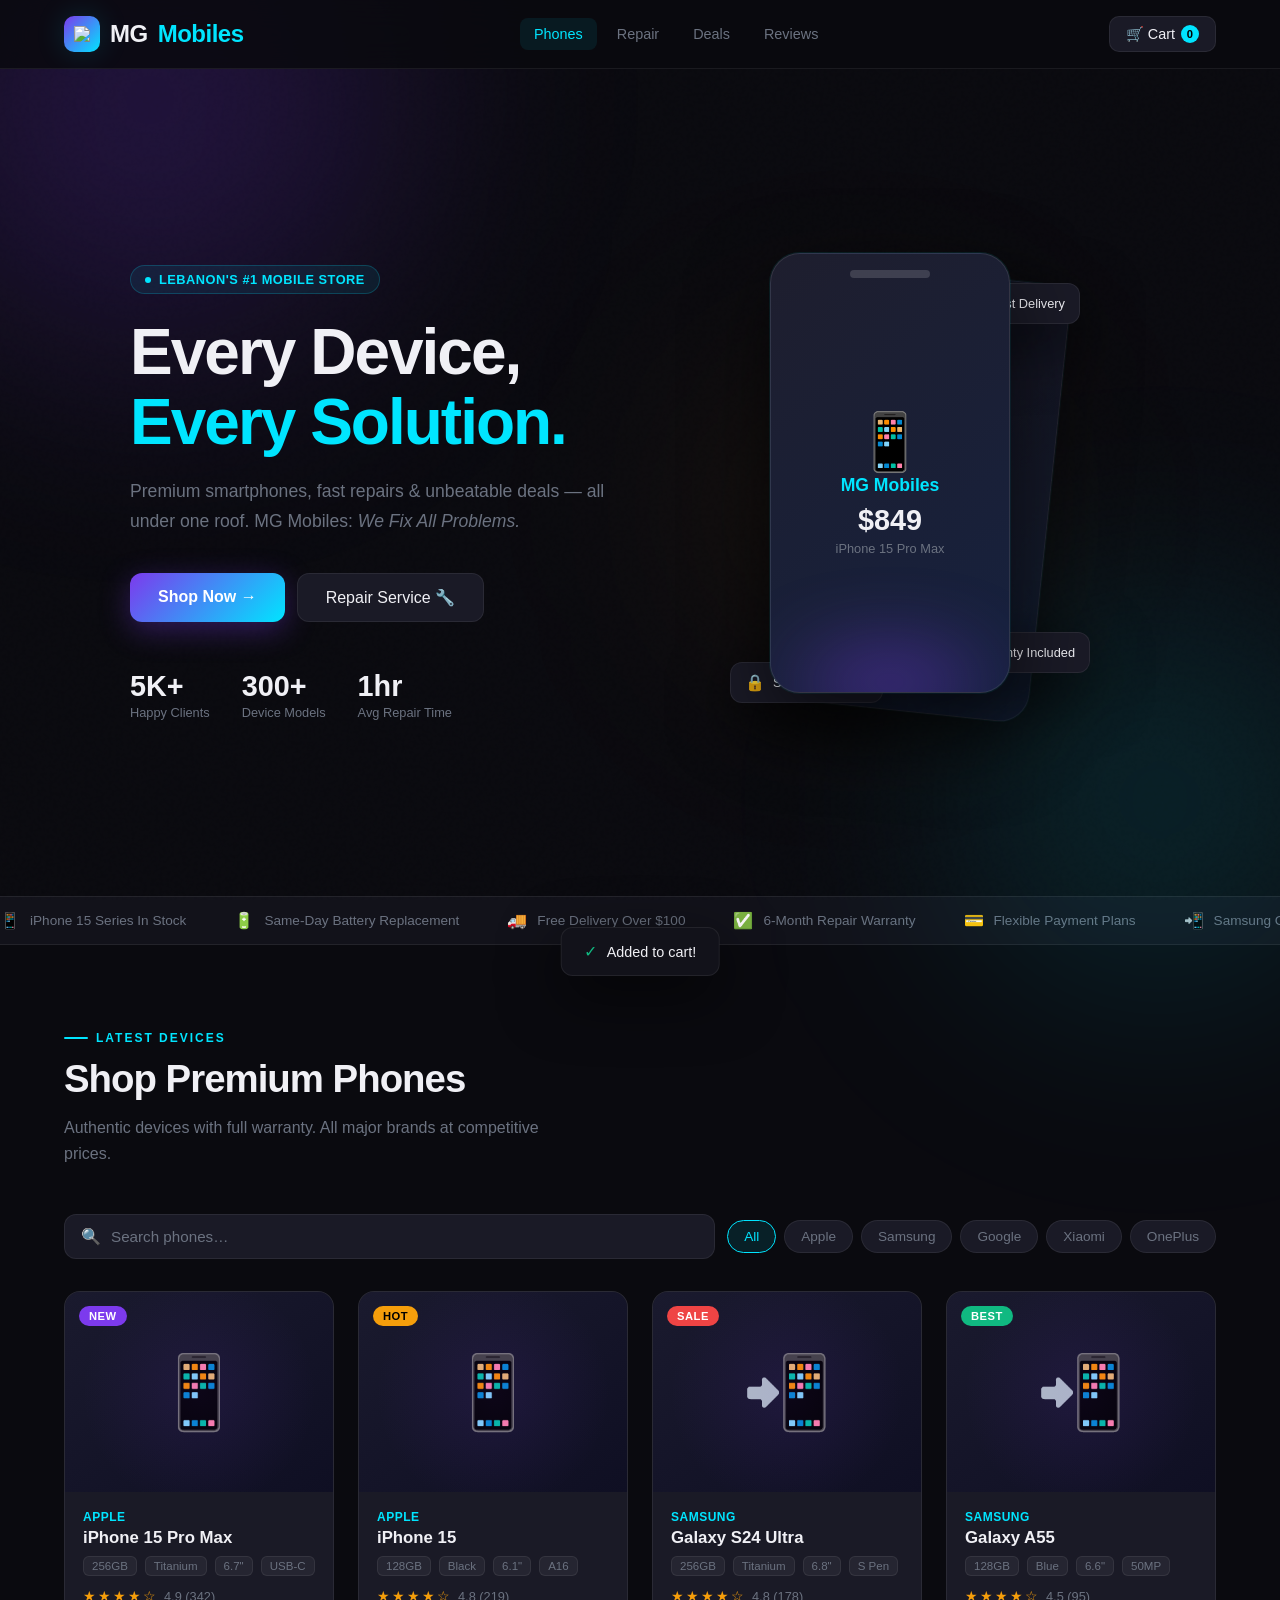
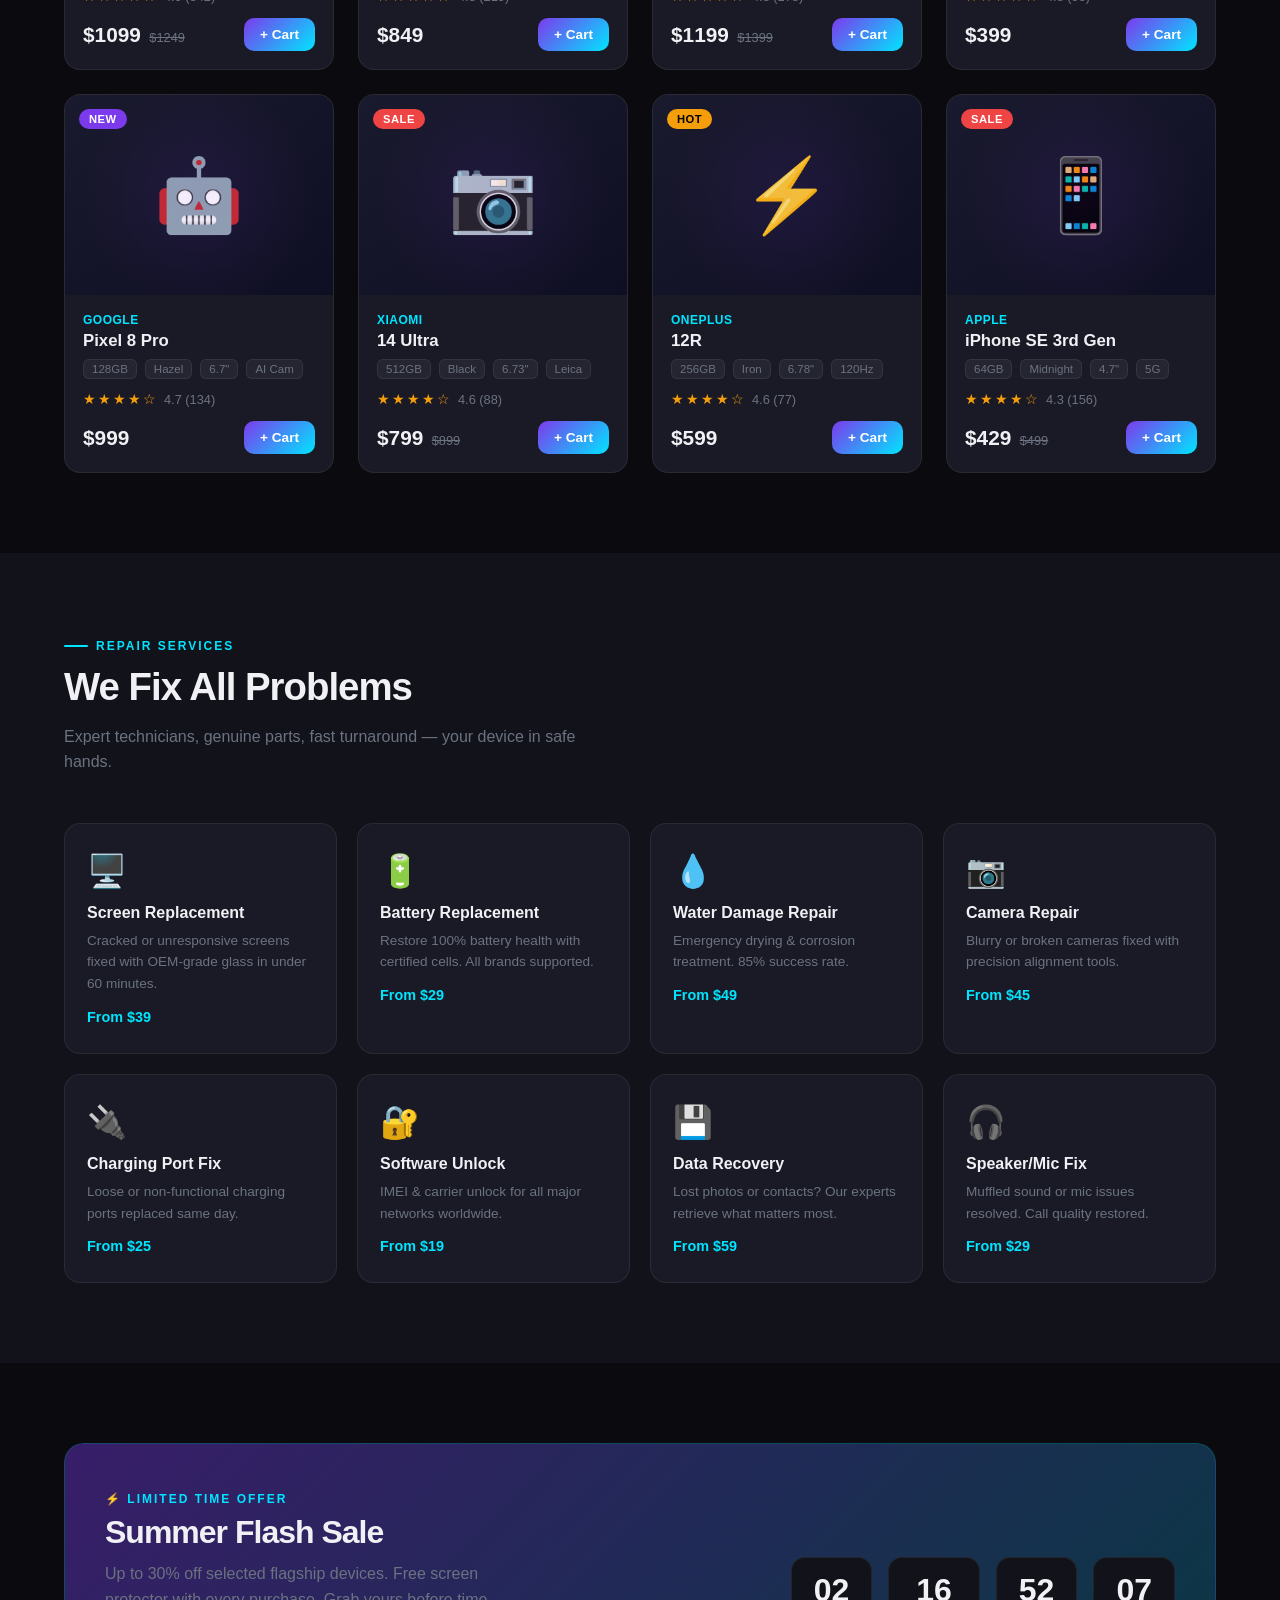
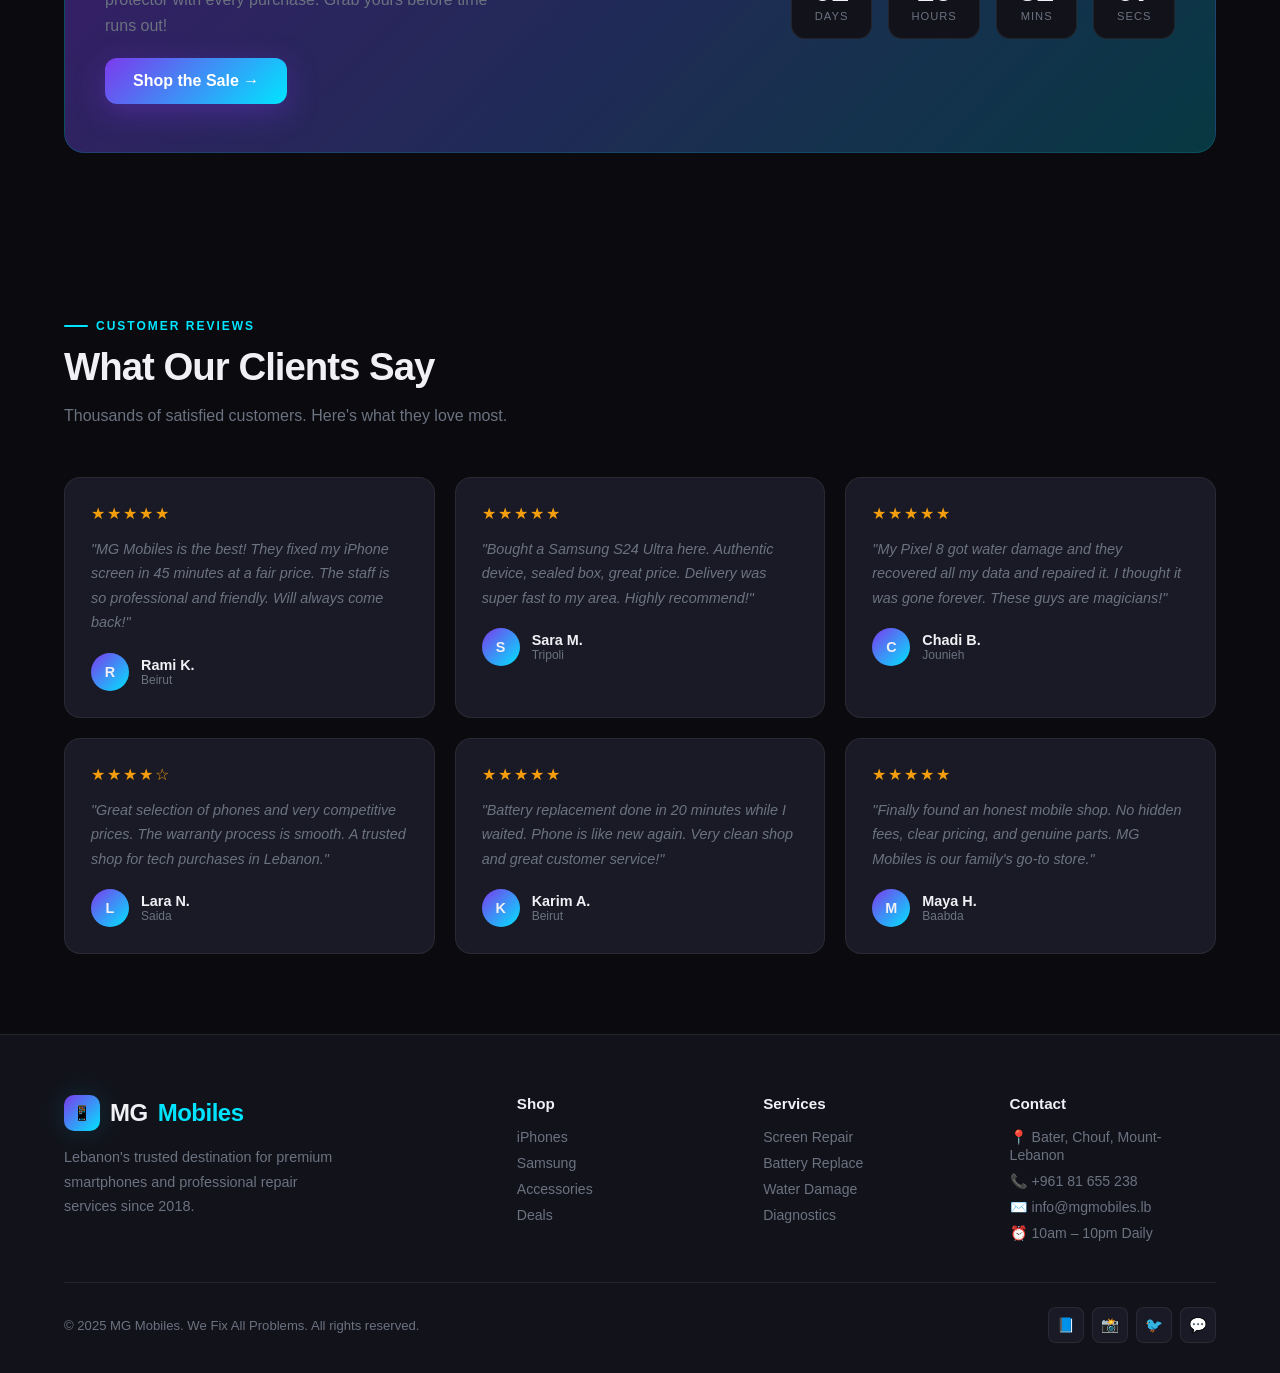
==== commit 71fbbc3d: "Update MGMobiles.html" ====
--- a/MGMobiles.html
+++ b/MGMobiles.html
@@ -155,10 +155,10 @@
   .btn-secondary:hover { border-color:var(--accent); color:var(--accent); }
 
   .hero-stats { display:flex; gap:32px; margin-top:48px; animation:fadeUp .6s .4s ease both; }
-  .stat { }
+  .stat { 
   .stat-num { font-family:'Syne',sans-serif; font-size:1.8rem; font-weight:800; color:var(--text); }
   .stat-label { font-size:.8rem; color:var(--muted); margin-top:2px; }
-
+        }
   /* PHONE MOCKUP */
   .hero-visual { display:flex; justify-content:center; position:relative; animation:fadeUp .6s .2s ease both; }
   .phone-stack { position:relative; width:280px; height:480px; }
